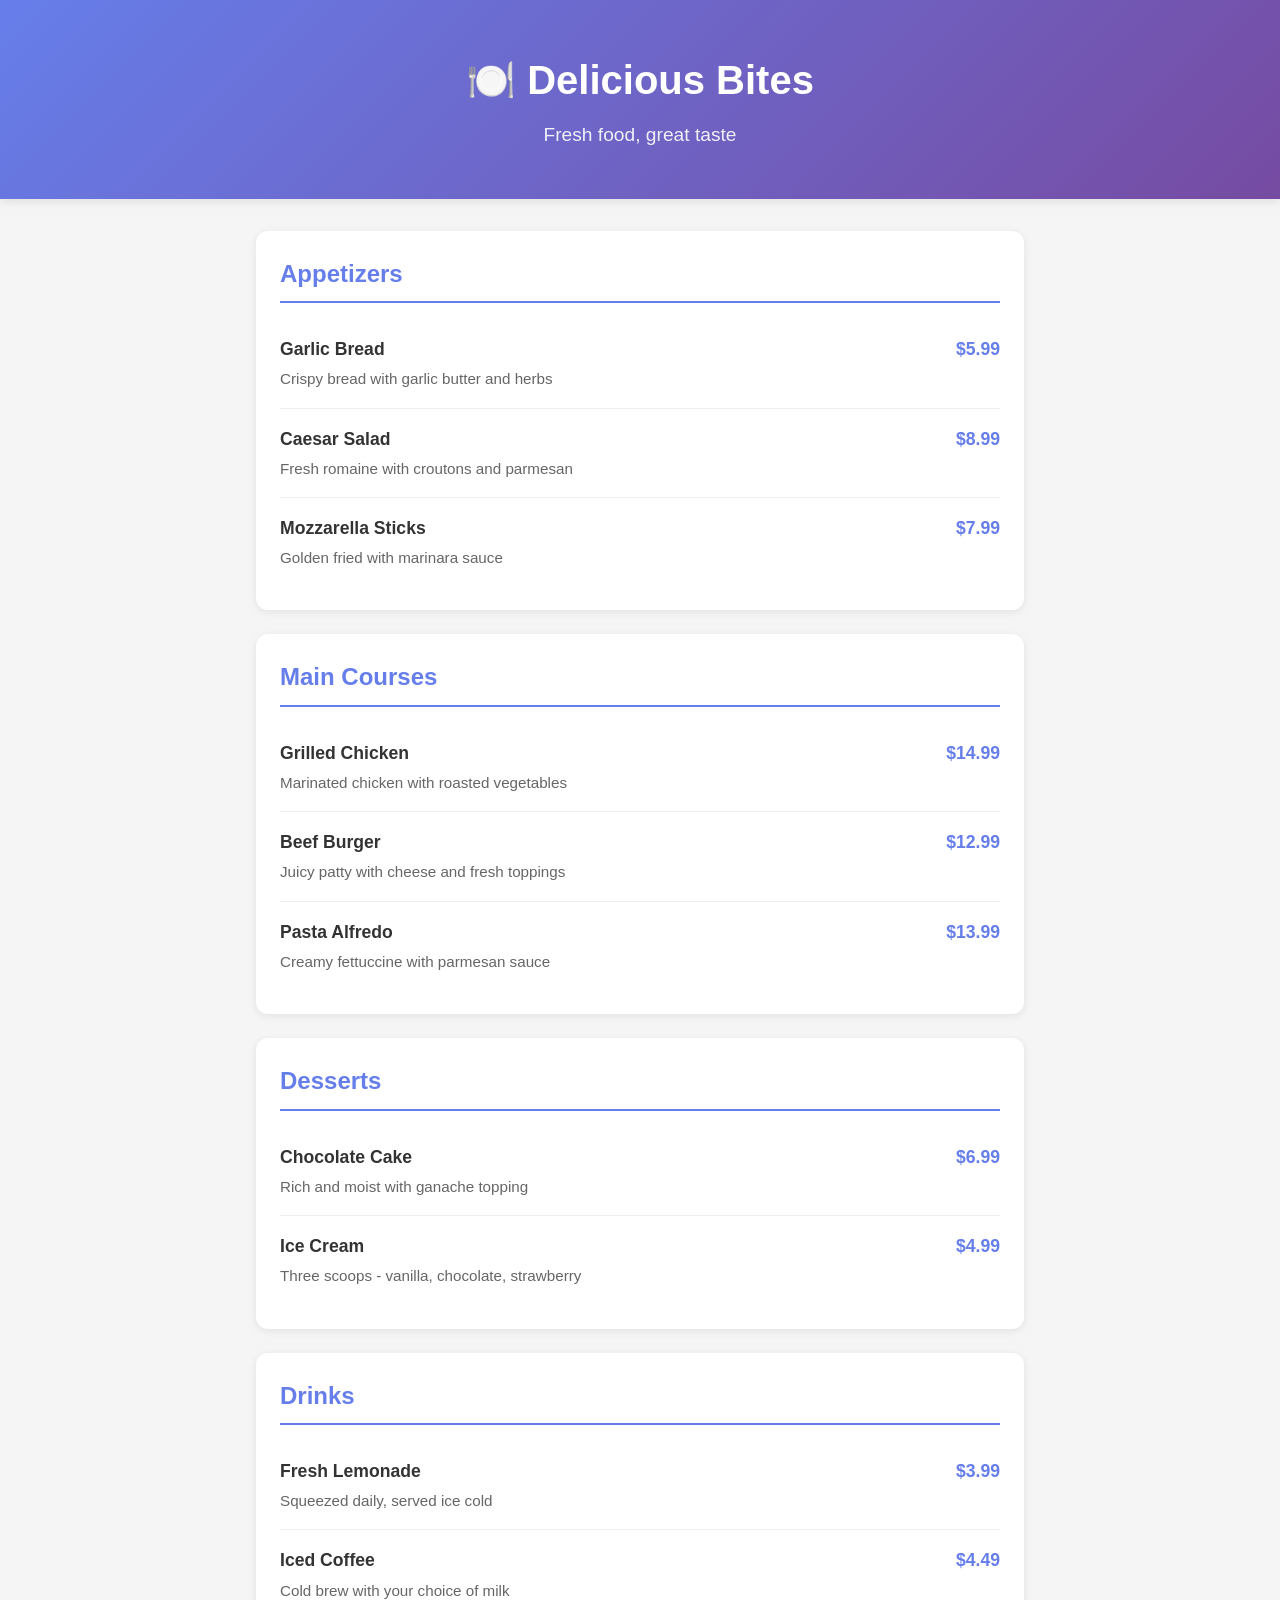
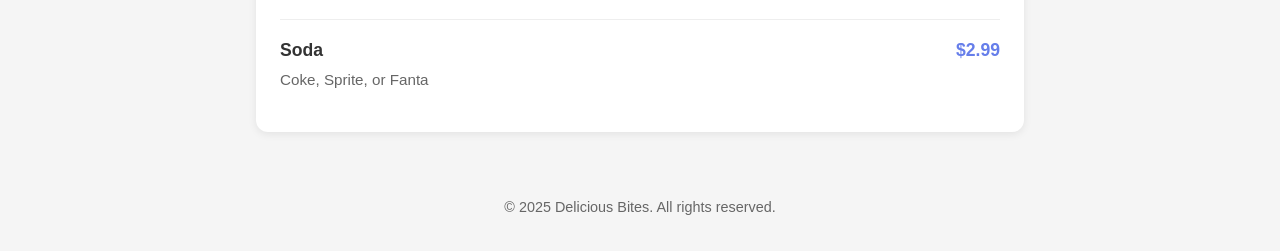
==== index.html @ bb1935d9 "Initial menu website" ====
<!DOCTYPE html>
<html lang="en">
<head>
    <meta charset="UTF-8">
    <meta name="viewport" content="width=device-width, initial-scale=1.0">
    <title>Our Menu</title>
    <link rel="stylesheet" href="style.css">
</head>
<body>
    <header>
        <h1>🍽️ Delicious Bites</h1>
        <p>Fresh food, great taste</p>
    </header>

    <main>
        <!-- Appetizers -->
        <section class="menu-section">
            <h2>Appetizers</h2>
            <div class="menu-items">
                <div class="menu-item">
                    <div class="item-header">
                        <span class="item-name">Garlic Bread</span>
                        <span class="item-price">$5.99</span>
                    </div>
                    <p class="item-desc">Crispy bread with garlic butter and herbs</p>
                </div>
                <div class="menu-item">
                    <div class="item-header">
                        <span class="item-name">Caesar Salad</span>
                        <span class="item-price">$8.99</span>
                    </div>
                    <p class="item-desc">Fresh romaine with croutons and parmesan</p>
                </div>
                <div class="menu-item">
                    <div class="item-header">
                        <span class="item-name">Mozzarella Sticks</span>
                        <span class="item-price">$7.99</span>
                    </div>
                    <p class="item-desc">Golden fried with marinara sauce</p>
                </div>
            </div>
        </section>

        <!-- Main Courses -->
        <section class="menu-section">
            <h2>Main Courses</h2>
            <div class="menu-items">
                <div class="menu-item">
                    <div class="item-header">
                        <span class="item-name">Grilled Chicken</span>
                        <span class="item-price">$14.99</span>
                    </div>
                    <p class="item-desc">Marinated chicken with roasted vegetables</p>
                </div>
                <div class="menu-item">
                    <div class="item-header">
                        <span class="item-name">Beef Burger</span>
                        <span class="item-price">$12.99</span>
                    </div>
                    <p class="item-desc">Juicy patty with cheese and fresh toppings</p>
                </div>
                <div class="menu-item">
                    <div class="item-header">
                        <span class="item-name">Pasta Alfredo</span>
                        <span class="item-price">$13.99</span>
                    </div>
                    <p class="item-desc">Creamy fettuccine with parmesan sauce</p>
                </div>
            </div>
        </section>

        <!-- Desserts -->
        <section class="menu-section">
            <h2>Desserts</h2>
            <div class="menu-items">
                <div class="menu-item">
                    <div class="item-header">
                        <span class="item-name">Chocolate Cake</span>
                        <span class="item-price">$6.99</span>
                    </div>
                    <p class="item-desc">Rich and moist with ganache topping</p>
                </div>
                <div class="menu-item">
                    <div class="item-header">
                        <span class="item-name">Ice Cream</span>
                        <span class="item-price">$4.99</span>
                    </div>
                    <p class="item-desc">Three scoops - vanilla, chocolate, strawberry</p>
                </div>
            </div>
        </section>

        <!-- Drinks -->
        <section class="menu-section">
            <h2>Drinks</h2>
            <div class="menu-items">
                <div class="menu-item">
                    <div class="item-header">
                        <span class="item-name">Fresh Lemonade</span>
                        <span class="item-price">$3.99</span>
                    </div>
                    <p class="item-desc">Squeezed daily, served ice cold</p>
                </div>
                <div class="menu-item">
                    <div class="item-header">
                        <span class="item-name">Iced Coffee</span>
                        <span class="item-price">$4.49</span>
                    </div>
                    <p class="item-desc">Cold brew with your choice of milk</p>
                </div>
                <div class="menu-item">
                    <div class="item-header">
                        <span class="item-name">Soda</span>
                        <span class="item-price">$2.99</span>
                    </div>
                    <p class="item-desc">Coke, Sprite, or Fanta</p>
                </div>
            </div>
        </section>
    </main>

    <footer>
        <p>&copy; 2025 Delicious Bites. All rights reserved.</p>
    </footer>
</body>
</html>
---- style.css ----
/* Reset and base styles */
* {
    margin: 0;
    padding: 0;
    box-sizing: border-box;
}

body {
    font-family: 'Segoe UI', Tahoma, Geneva, Verdana, sans-serif;
    line-height: 1.6;
    background-color: #f5f5f5;
    color: #333;
}

/* Header styles */
header {
    background: linear-gradient(135deg, #667eea 0%, #764ba2 100%);
    color: white;
    text-align: center;
    padding: 3rem 1rem;
    box-shadow: 0 2px 10px rgba(0,0,0,0.1);
}

header h1 {
    font-size: 2.5rem;
    margin-bottom: 0.5rem;
}

header p {
    font-size: 1.2rem;
    opacity: 0.9;
}

/* Main content */
main {
    max-width: 800px;
    margin: 2rem auto;
    padding: 0 1rem;
}

/* Menu section */
.menu-section {
    background: white;
    border-radius: 12px;
    padding: 1.5rem;
    margin-bottom: 1.5rem;
    box-shadow: 0 2px 8px rgba(0,0,0,0.08);
}

.menu-section h2 {
    color: #667eea;
    border-bottom: 2px solid #667eea;
    padding-bottom: 0.5rem;
    margin-bottom: 1rem;
    font-size: 1.5rem;
}

/* Menu items */
.menu-item {
    padding: 1rem 0;
    border-bottom: 1px solid #eee;
}

.menu-item:last-child {
    border-bottom: none;
}

.item-header {
    display: flex;
    justify-content: space-between;
    align-items: baseline;
    margin-bottom: 0.25rem;
}

.item-name {
    font-weight: 600;
    font-size: 1.1rem;
    color: #333;
}

.item-price {
    font-weight: bold;
    color: #667eea;
    font-size: 1.1rem;
}

.item-desc {
    color: #666;
    font-size: 0.95rem;
}

/* Footer */
footer {
    text-align: center;
    padding: 2rem;
    color: #666;
    font-size: 0.9rem;
}

/* Responsive */
@media (max-width: 600px) {
    header h1 {
        font-size: 1.8rem;
    }
    
    .menu-section {
        padding: 1rem;
    }
    
    .item-header {
        flex-direction: column;
    }
    
    .item-price {
        margin-top: 0.25rem;
    }
}
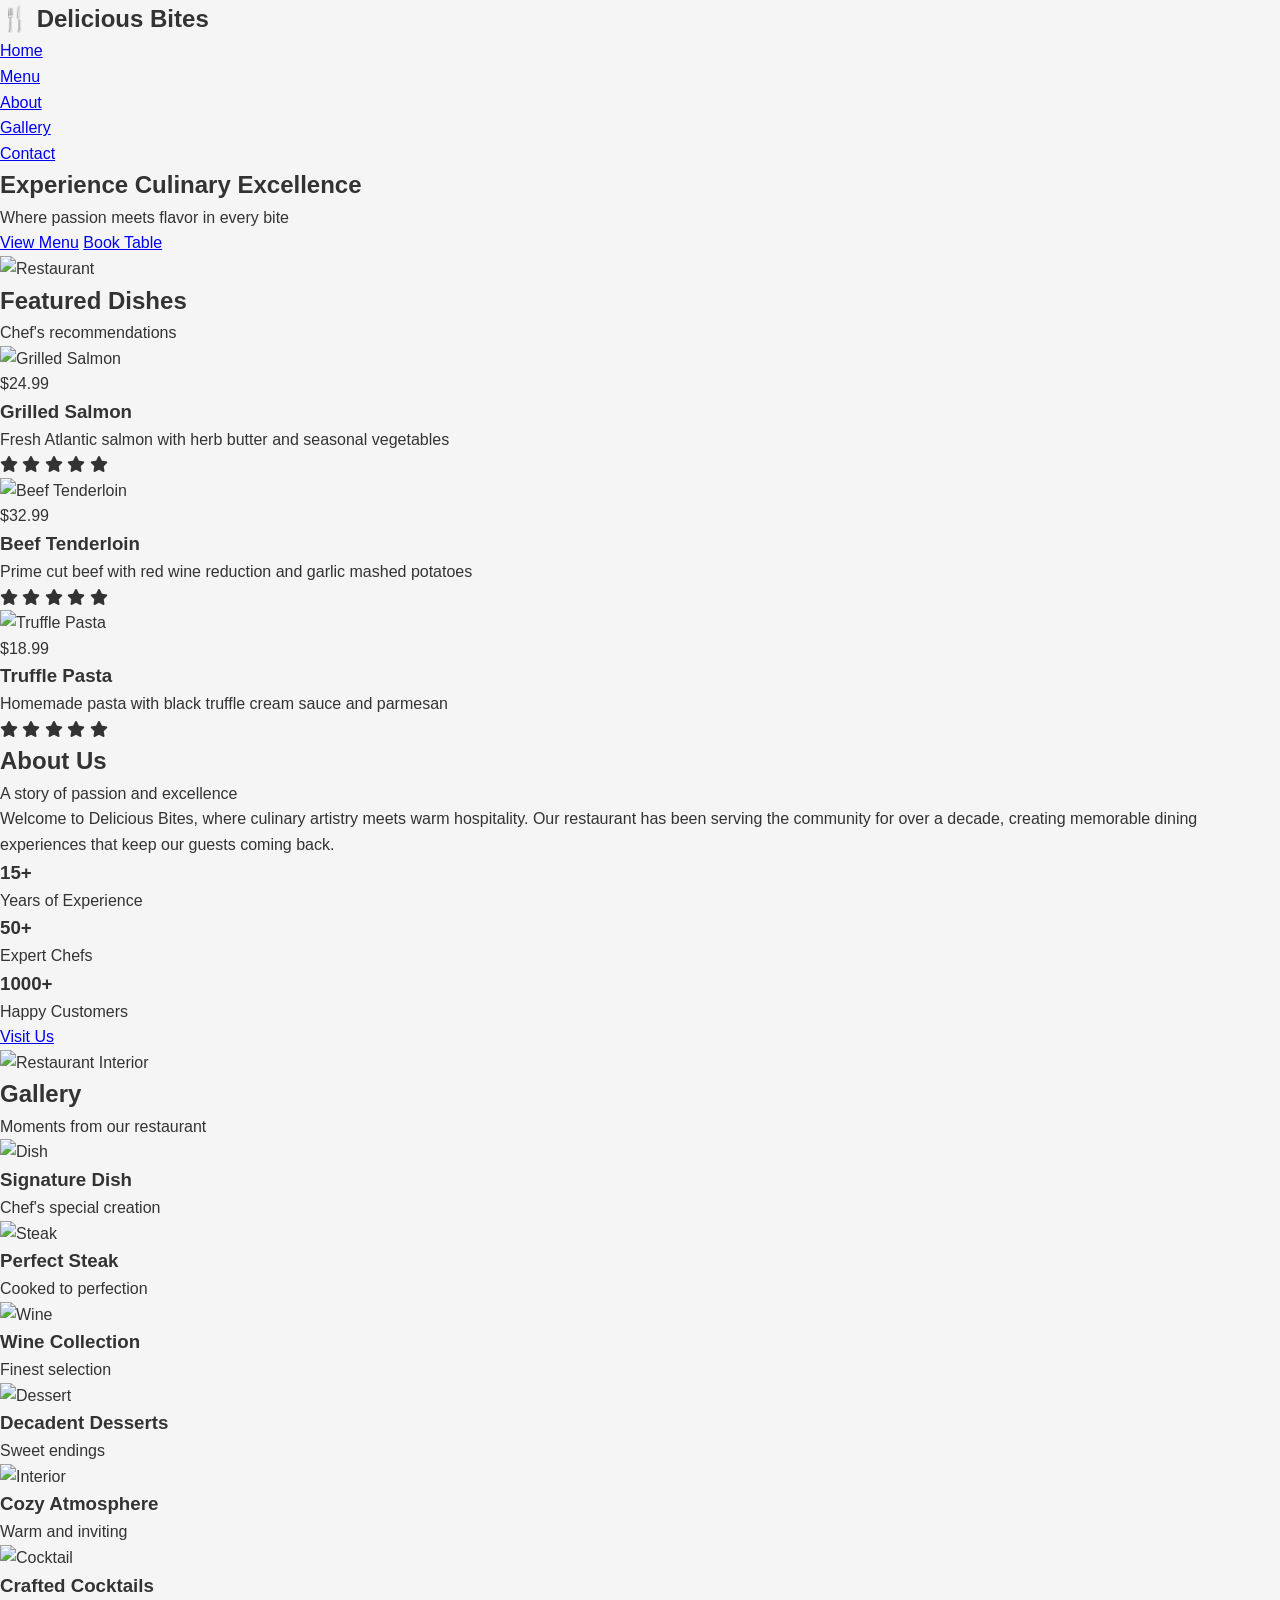
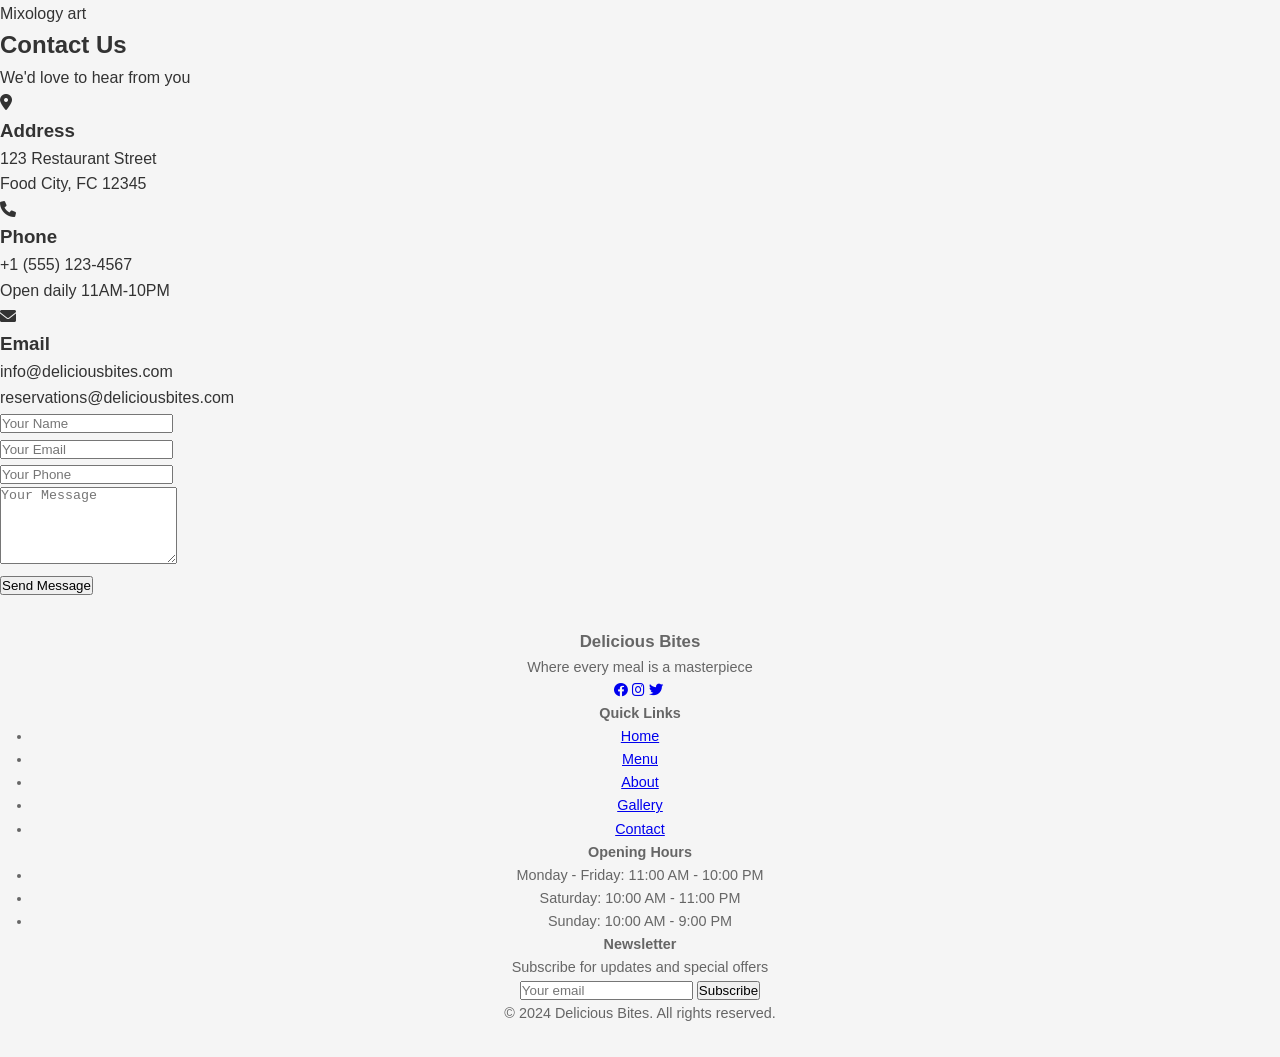
==== commit cef00b62: "Add professional restaurant website with multiple pages" ====
--- a/index.html
+++ b/index.html
@@ -3,124 +3,320 @@
 <head>
     <meta charset="UTF-8">
     <meta name="viewport" content="width=device-width, initial-scale=1.0">
-    <title>Our Menu</title>
+    <title>Delicious Bites - Restaurant & Fine Dining</title>
     <link rel="stylesheet" href="style.css">
+    <link href="https://fonts.googleapis.com/css2?family=Playfair+Display:wght@400;700&family=Poppins:wght@300;400;500;600;700&display=swap" rel="stylesheet">
+    <link rel="stylesheet" href="https://cdnjs.cloudflare.com/ajax/libs/font-awesome/6.0.0/css/all.min.css">
 </head>
 <body>
-    <header>
-        <h1>🍽️ Delicious Bites</h1>
-        <p>Fresh food, great taste</p>
-    </header>
-
-    <main>
-        <!-- Appetizers -->
-        <section class="menu-section">
-            <h2>Appetizers</h2>
-            <div class="menu-items">
-                <div class="menu-item">
-                    <div class="item-header">
-                        <span class="item-name">Garlic Bread</span>
-                        <span class="item-price">$5.99</span>
-                    </div>
-                    <p class="item-desc">Crispy bread with garlic butter and herbs</p>
-                </div>
-                <div class="menu-item">
-                    <div class="item-header">
-                        <span class="item-name">Caesar Salad</span>
-                        <span class="item-price">$8.99</span>
-                    </div>
-                    <p class="item-desc">Fresh romaine with croutons and parmesan</p>
-                </div>
-                <div class="menu-item">
-                    <div class="item-header">
-                        <span class="item-name">Mozzarella Sticks</span>
-                        <span class="item-price">$7.99</span>
-                    </div>
-                    <p class="item-desc">Golden fried with marinara sauce</p>
-                </div>
-            </div>
-        </section>
-
-        <!-- Main Courses -->
-        <section class="menu-section">
-            <h2>Main Courses</h2>
-            <div class="menu-items">
-                <div class="menu-item">
-                    <div class="item-header">
-                        <span class="item-name">Grilled Chicken</span>
-                        <span class="item-price">$14.99</span>
-                    </div>
-                    <p class="item-desc">Marinated chicken with roasted vegetables</p>
-                </div>
-                <div class="menu-item">
-                    <div class="item-header">
-                        <span class="item-name">Beef Burger</span>
-                        <span class="item-price">$12.99</span>
-                    </div>
-                    <p class="item-desc">Juicy patty with cheese and fresh toppings</p>
-                </div>
-                <div class="menu-item">
-                    <div class="item-header">
-                        <span class="item-name">Pasta Alfredo</span>
-                        <span class="item-price">$13.99</span>
-                    </div>
-                    <p class="item-desc">Creamy fettuccine with parmesan sauce</p>
-                </div>
-            </div>
-        </section>
-
-        <!-- Desserts -->
-        <section class="menu-section">
-            <h2>Desserts</h2>
-            <div class="menu-items">
-                <div class="menu-item">
-                    <div class="item-header">
-                        <span class="item-name">Chocolate Cake</span>
-                        <span class="item-price">$6.99</span>
-                    </div>
-                    <p class="item-desc">Rich and moist with ganache topping</p>
-                </div>
-                <div class="menu-item">
-                    <div class="item-header">
-                        <span class="item-name">Ice Cream</span>
-                        <span class="item-price">$4.99</span>
-                    </div>
-                    <p class="item-desc">Three scoops - vanilla, chocolate, strawberry</p>
-                </div>
-            </div>
-        </section>
-
-        <!-- Drinks -->
-        <section class="menu-section">
-            <h2>Drinks</h2>
-            <div class="menu-items">
-                <div class="menu-item">
-                    <div class="item-header">
-                        <span class="item-name">Fresh Lemonade</span>
-                        <span class="item-price">$3.99</span>
-                    </div>
-                    <p class="item-desc">Squeezed daily, served ice cold</p>
-                </div>
-                <div class="menu-item">
-                    <div class="item-header">
-                        <span class="item-name">Iced Coffee</span>
-                        <span class="item-price">$4.49</span>
-                    </div>
-                    <p class="item-desc">Cold brew with your choice of milk</p>
-                </div>
-                <div class="menu-item">
-                    <div class="item-header">
-                        <span class="item-name">Soda</span>
-                        <span class="item-price">$2.99</span>
-                    </div>
-                    <p class="item-desc">Coke, Sprite, or Fanta</p>
-                </div>
-            </div>
-        </section>
-    </main>
-
-    <footer>
-        <p>&copy; 2025 Delicious Bites. All rights reserved.</p>
+    <!-- Navigation -->
+    <nav class="navbar">
+        <div class="nav-container">
+            <div class="nav-logo">
+                <h2>🍴 Delicious Bites</h2>
+            </div>
+            <ul class="nav-menu">
+                <li class="nav-item">
+                    <a href="#home" class="nav-link active">Home</a>
+                </li>
+                <li class="nav-item">
+                    <a href="#menu" class="nav-link">Menu</a>
+                </li>
+                <li class="nav-item">
+                    <a href="#about" class="nav-link">About</a>
+                </li>
+                <li class="nav-item">
+                    <a href="#gallery" class="nav-link">Gallery</a>
+                </li>
+                <li class="nav-item">
+                    <a href="#contact" class="nav-link">Contact</a>
+                </li>
+            </ul>
+            <div class="hamburger">
+                <span class="bar"></span>
+                <span class="bar"></span>
+                <span class="bar"></span>
+            </div>
+        </div>
+    </nav>
+
+    <!-- Hero Section -->
+    <section id="home" class="hero">
+        <div class="hero-content">
+            <div class="hero-text">
+                <h1 class="hero-title">Experience <span class="gradient-text">Culinary Excellence</span></h1>
+                <p class="hero-subtitle">Where passion meets flavor in every bite</p>
+                <div class="hero-buttons">
+                    <a href="#menu" class="btn btn-primary">View Menu</a>
+                    <a href="#contact" class="btn btn-secondary">Book Table</a>
+                </div>
+            </div>
+            <div class="hero-image">
+                <div class="floating-image">
+                    <img src="https://images.unsplash.com/photo-1414235077428-338989a2e8c0?w=800" alt="Restaurant">
+                </div>
+            </div>
+        </div>
+        <div class="scroll-indicator">
+            <div class="scroll-arrow"></div>
+        </div>
+    </section>
+
+    <!-- Featured Dishes -->
+    <section class="featured-dishes" id="menu">
+        <div class="container">
+            <h2 class="section-title">Featured Dishes</h2>
+            <p class="section-subtitle">Chef's recommendations</p>
+            
+            <div class="dishes-grid">
+                <div class="dish-card">
+                    <div class="dish-image">
+                        <img src="https://images.unsplash.com/photo-1518977676601-b53f82aba861?w=400" alt="Grilled Salmon">
+                        <div class="dish-price">$24.99</div>
+                    </div>
+                    <div class="dish-content">
+                        <h3>Grilled Salmon</h3>
+                        <p>Fresh Atlantic salmon with herb butter and seasonal vegetables</p>
+                        <div class="ratings">
+                            <i class="fas fa-star"></i>
+                            <i class="fas fa-star"></i>
+                            <i class="fas fa-star"></i>
+                            <i class="fas fa-star"></i>
+                            <i class="fas fa-star"></i>
+                        </div>
+                    </div>
+                </div>
+
+                <div class="dish-card">
+                    <div class="dish-image">
+                        <img src="https://images.unsplash.com/photo-1565299624946-b28f40a0ae38?w=400" alt="Beef Tenderloin">
+                        <div class="dish-price">$32.99</div>
+                    </div>
+                    <div class="dish-content">
+                        <h3>Beef Tenderloin</h3>
+                        <p>Prime cut beef with red wine reduction and garlic mashed potatoes</p>
+                        <div class="ratings">
+                            <i class="fas fa-star"></i>
+                            <i class="fas fa-star"></i>
+                            <i class="fas fa-star"></i>
+                            <i class="fas fa-star"></i>
+                            <i class="fas fa-star"></i>
+                        </div>
+                    </div>
+                </div>
+
+                <div class="dish-card">
+                    <div class="dish-image">
+                        <img src="https://images.unsplash.com/photo-1512621776951-a57141f2eefd?w=400" alt="Truffle Pasta">
+                        <div class="dish-price">$18.99</div>
+                    </div>
+                    <div class="dish-content">
+                        <h3>Truffle Pasta</h3>
+                        <p>Homemade pasta with black truffle cream sauce and parmesan</p>
+                        <div class="ratings">
+                            <i class="fas fa-star"></i>
+                            <i class="fas fa-star"></i>
+                            <i class="fas fa-star"></i>
+                            <i class="fas fa-star"></i>
+                            <i class="fas fa-star"></i>
+                        </div>
+                    </div>
+                </div>
+            </div>
+        </div>
+    </section>
+
+    <!-- About Section -->
+    <section class="about" id="about">
+        <div class="container">
+            <div class="about-content">
+                <div class="about-text">
+                    <h2 class="section-title">About Us</h2>
+                    <p class="section-subtitle">A story of passion and excellence</p>
+                    <p class="about-description">
+                        Welcome to Delicious Bites, where culinary artistry meets warm hospitality. 
+                        Our restaurant has been serving the community for over a decade, 
+                        creating memorable dining experiences that keep our guests coming back.
+                    </p>
+                    <div class="about-stats">
+                        <div class="stat">
+                            <h3>15+</h3>
+                            <p>Years of Experience</p>
+                        </div>
+                        <div class="stat">
+                            <h3>50+</h3>
+                            <p>Expert Chefs</p>
+                        </div>
+                        <div class="stat">
+                            <h3>1000+</h3>
+                            <p>Happy Customers</p>
+                        </div>
+                    </div>
+                    <a href="#contact" class="btn btn-primary">Visit Us</a>
+                </div>
+                <div class="about-image">
+                    <img src="https://images.unsplash.com/photo-1414235077428-338989a2e8c0?w=600" alt="Restaurant Interior">
+                </div>
+            </div>
+        </div>
+    </section>
+
+    <!-- Gallery Section -->
+    <section class="gallery" id="gallery">
+        <div class="container">
+            <h2 class="section-title">Gallery</h2>
+            <p class="section-subtitle">Moments from our restaurant</p>
+            
+            <div class="gallery-grid">
+                <div class="gallery-item">
+                    <img src="https://images.unsplash.com/photo-1517248135467-4c7edcad34c4?w=400" alt="Dish">
+                    <div class="gallery-overlay">
+                        <h3>Signature Dish</h3>
+                        <p>Chef's special creation</p>
+                    </div>
+                </div>
+                <div class="gallery-item">
+                    <img src="https://images.unsplash.com/photo-1565299624946-b28f40a0ae38?w=400" alt="Steak">
+                    <div class="gallery-overlay">
+                        <h3>Perfect Steak</h3>
+                        <p>Cooked to perfection</p>
+                    </div>
+                </div>
+                <div class="gallery-item">
+                    <img src="https://images.unsplash.com/photo-1565299624946-b28f40a0ae38?w=400" alt="Wine">
+                    <div class="gallery-overlay">
+                        <h3>Wine Collection</h3>
+                        <p>Finest selection</p>
+                    </div>
+                </div>
+                <div class="gallery-item">
+                    <img src="https://images.unsplash.com/photo-1565299624946-b28f40a0ae38?w=400" alt="Dessert">
+                    <div class="gallery-overlay">
+                        <h3>Decadent Desserts</h3>
+                        <p>Sweet endings</p>
+                    </div>
+                </div>
+                <div class="gallery-item">
+                    <img src="https://images.unsplash.com/photo-1565299624946-b28f40a0ae38?w=400" alt="Interior">
+                    <div class="gallery-overlay">
+                        <h3>Cozy Atmosphere</h3>
+                        <p>Warm and inviting</p>
+                    </div>
+                </div>
+                <div class="gallery-item">
+                    <img src="https://images.unsplash.com/photo-1565299624946-b28f40a0ae38?w=400" alt="Cocktail">
+                    <div class="gallery-overlay">
+                        <h3>Crafted Cocktails</h3>
+                        <p>Mixology art</p>
+                    </div>
+                </div>
+            </div>
+        </div>
+    </section>
+
+    <!-- Contact Section -->
+    <section class="contact" id="contact">
+        <div class="container">
+            <h2 class="section-title">Contact Us</h2>
+            <p class="section-subtitle">We'd love to hear from you</p>
+            
+            <div class="contact-content">
+                <div class="contact-info">
+                    <div class="contact-item">
+                        <div class="contact-icon">
+                            <i class="fas fa-map-marker-alt"></i>
+                        </div>
+                        <div class="contact-details">
+                            <h3>Address</h3>
+                            <p>123 Restaurant Street<br>Food City, FC 12345</p>
+                        </div>
+                    </div>
+                    <div class="contact-item">
+                        <div class="contact-icon">
+                            <i class="fas fa-phone"></i>
+                        </div>
+                        <div class="contact-details">
+                            <h3>Phone</h3>
+                            <p>+1 (555) 123-4567<br>Open daily 11AM-10PM</p>
+                        </div>
+                    </div>
+                    <div class="contact-item">
+                        <div class="contact-icon">
+                            <i class="fas fa-envelope"></i>
+                        </div>
+                        <div class="contact-details">
+                            <h3>Email</h3>
+                            <p>info@deliciousbites.com<br>reservations@deliciousbites.com</p>
+                        </div>
+                    </div>
+                </div>
+                
+                <form class="contact-form" id="contactForm">
+                    <div class="form-group">
+                        <input type="text" id="name" name="name" placeholder="Your Name" required>
+                    </div>
+                    <div class="form-group">
+                        <input type="email" id="email" name="email" placeholder="Your Email" required>
+                    </div>
+                    <div class="form-group">
+                        <input type="tel" id="phone" name="phone" placeholder="Your Phone">
+                    </div>
+                    <div class="form-group">
+                        <textarea id="message" name="message" placeholder="Your Message" rows="5" required></textarea>
+                    </div>
+                    <button type="submit" class="btn btn-primary">Send Message</button>
+                </form>
+            </div>
+        </div>
+    </section>
+
+    <!-- Footer -->
+    <footer class="footer">
+        <div class="container">
+            <div class="footer-content">
+                <div class="footer-section">
+                    <h3>Delicious Bites</h3>
+                    <p>Where every meal is a masterpiece</p>
+                    <div class="social-links">
+                        <a href="#" class="social-link"><i class="fab fa-facebook"></i></a>
+                        <a href="#" class="social-link"><i class="fab fa-instagram"></i></a>
+                        <a href="#" class="social-link"><i class="fab fa-twitter"></i></a>
+                        <a href="#" class="social-link"><i class="fab fa-tripadvisor"></i></a>
+                    </div>
+                </div>
+                <div class="footer-section">
+                    <h4>Quick Links</h4>
+                    <ul>
+                        <li><a href="#home">Home</a></li>
+                        <li><a href="#menu">Menu</a></li>
+                        <li><a href="#about">About</a></li>
+                        <li><a href="#gallery">Gallery</a></li>
+                        <li><a href="#contact">Contact</a></li>
+                    </ul>
+                </div>
+                <div class="footer-section">
+                    <h4>Opening Hours</h4>
+                    <ul>
+                        <li>Monday - Friday: 11:00 AM - 10:00 PM</li>
+                        <li>Saturday: 10:00 AM - 11:00 PM</li>
+                        <li>Sunday: 10:00 AM - 9:00 PM</li>
+                    </ul>
+                </div>
+                <div class="footer-section">
+                    <h4>Newsletter</h4>
+                    <p>Subscribe for updates and special offers</p>
+                    <form class="newsletter-form">
+                        <input type="email" placeholder="Your email" required>
+                        <button type="submit">Subscribe</button>
+                    </form>
+                </div>
+            </div>
+            <div class="footer-bottom">
+                <p>&copy; 2024 Delicious Bites. All rights reserved.</p>
+            </div>
+        </div>
     </footer>
+
+    <script src="script.js"></script>
 </body>
 </html>
